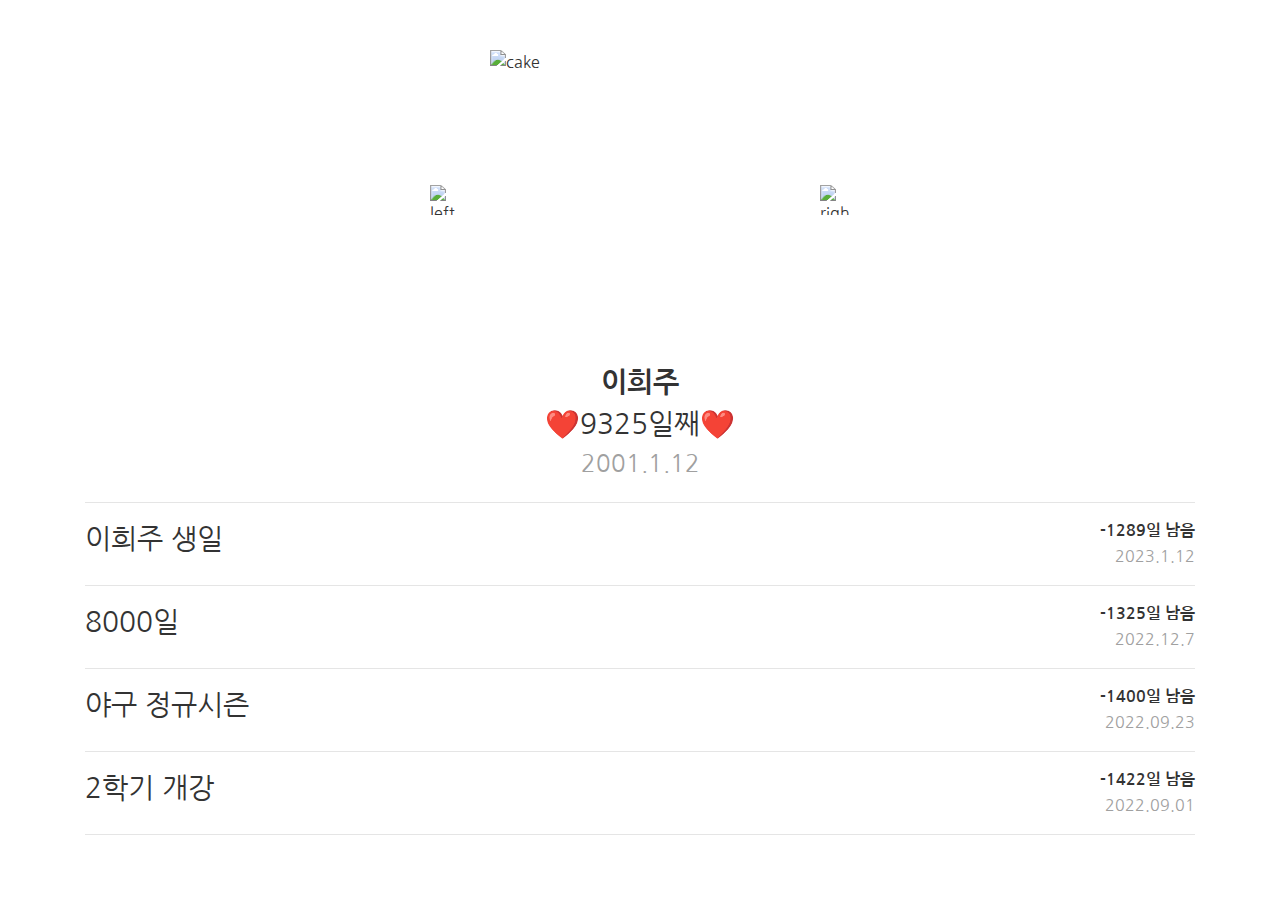
==== 기념일/index.html @ 4ac965a3 "Create index.html" ====
<!DOCTYPE html>
<html lang="ko">
<head>
    <meta charset="UTF-8">
    <meta name="viewport" content="width=device-width, initial-scale=1.0">
    <link rel="stylesheet" href="https://stackpath.bootstrapcdn.com/bootstrap/4.5.2/css/bootstrap.min.css" integrity="sha384-JcKb8q3iqJ61gNV9KGb8thSsNjpSL0n8PARn9HuZOnIxN0hoP+VmmDGMN5t9UJ0Z" crossorigin="anonymous">

    <title>기념일 계산기</title>
    <style>
            @import url('https://fonts.googleapis.com/css2?family=Black+Han+Sans&family=Nanum+Gothic&display=swap');
        * {
            color: #333333;
            font-family: 'Nanum Gothic', sans-serif;
        }
        p {
            margin-bottom: 1px;
        }
        .name{
            font-weight: bold;
        }
        .photos {
            margin-top: 50px;
            display: flex;
            justify-content: center;
            align-items: center;
        }
        #left{
            width: 30px;
            height: 30px;
            margin-right: 30px;

        }
        #right{
            width: 30px;
            height: 30px;
            margin-left: 30px;
    

        }
        #cake {
            width: 300px;
            height:300px;
            object-fit:cover;
        }

        .gray {
            color: #a0a0a0;
        }
        .special-day {
            display: flex;
            justify-content: space-between;
        }
        .title {
            display: flex;
            align-items: center;
            
        }
        .days-left {
            text-align: right;
            font-weight: bold;
        }
        .date {
            text-align: right;
            color: #a0a0a0;
        }
    </style>
</head>
<body class="container">
    <section class='photos'>
        <img id="left" src="left.png" onclick="pic(0)"alt="left">
        <img id='cake' src="pic0.jpg" alt="cake">
        <img id="right" src="right.png" onclick="pic(1)" alt="right">
    </section>
    <div class='container d-flex flex-column justify-content-center align-items-center mt-3'>
        <h3 class ='name'>이희주</h3>
        <h3 id='birth'>0일째</h3>
        <h4 class="date">2001.1.12</h4>
    </div>
    <hr/>
    <section class='special-day'>
        <h3 class='title'>이희주 생일</h3>
        <div class='date-box'>
            <p id='birthday' class='days-left'>0일 남음</p>
            <p class='date'>2023.1.12</p>
        </div>
    </section>
    <hr/>
    <section class='special-day'>
        <h3 class='title'>8000일</h3>
        <div class='date-box'>
            <p id='thousand' class='days-left'>0일 남음</p>
            <p id='thousand-date' class='date'>0000.00.00</p>
        </div>
    </section>
    <hr>
    <section class = 'special-day'>
        <h3 class ='title'>야구 정규시즌</h3>
        <div class = 'date-box'>
            <p id='baseball-day' class='days-left'>0일 남음</p>
            <p id ='baseball-date' class="date">2022.09.23</p>
        </div>
    </section>
    <hr/>
    <section class = 'special-day'>
        <h3 class = 'title'>2학기 개강</h3>
        <div class = 'date-box'>
            <p id='start' class ='days-left'>0일 남음</p>
            <p id ='start-date' class = 'date'>2022.09.01</p>
        </div>
    </section>
    <hr>


    <script
  src="https://code.jquery.com/jquery-3.5.1.min.js"
  integrity="sha256-9/aliU8dGd2tb6OSsuzixeV4y/faTqgFtohetphbbj0="
  crossorigin="anonymous"></script>
    <script>
        var now = new Date();
        var start = new Date('2001-01-12');


        var timeDiff = now.getTime() - start.getTime();
        var day = Math.floor(timeDiff / (1000 * 60 * 60 * 24) + 1);
        $('#birth').text('❤️'+day + '일째'+'❤️');


        var birthday = new Date('2023-01-12');
        var timeDiff2 = birthday.getTime() - now.getTime();
        var day2 = Math.floor(timeDiff2 / (1000 * 60 * 60 * 24) + 1);
        $('#birthday').text(day2 + '일 남음');

     
        var thousand = new Date(start.getTime() + 7999* (1000 * 60 * 60 * 24));
        var thousandDate = thousand.getFullYear() + '.' + (thousand.getMonth()+1) + '.' + thousand.getDate();
        $('#thousand-date').text(thousandDate);

        var timeDiff3 = thousand.getTime() - now.getTime();
        var day3 = Math.floor(timeDiff3 / (1000 * 60 * 60 * 24) + 1);
        $('#thousand').text(day3 + '일 남음');
        
        var baseball = new Date('2022-09-23');
        var timeDiff4 = baseball.getTime() - now.getTime();
        var day4 = Math.floor(timeDiff4/(1000*60*60*24)+1);
        $('#baseball-day').text(day4+"일 남음");

        var start = new Date('2022-09-01');
        var timeDiff5 = start.getTime() - now.getTime();
        var day5 = Math.floor(timeDiff5/(1000*60*60*24)+1);
        $('#start').text(day5+'일 남음');

        var num = 0;
        function pic(idx)
        {
         
            if(idx == 1)
            {
                num++;
                
                if(num > 3)
                    {
                        num = 0;
                    }
            }
       
            else{
                num --; 
                
                if(num < 0)
                {
                    num = 3;
                }
            }

            var img = document.getElementById('cake');
            img.setAttribute("src","pic"+num+".jpg");

        }
        </script>
</body>
</html>
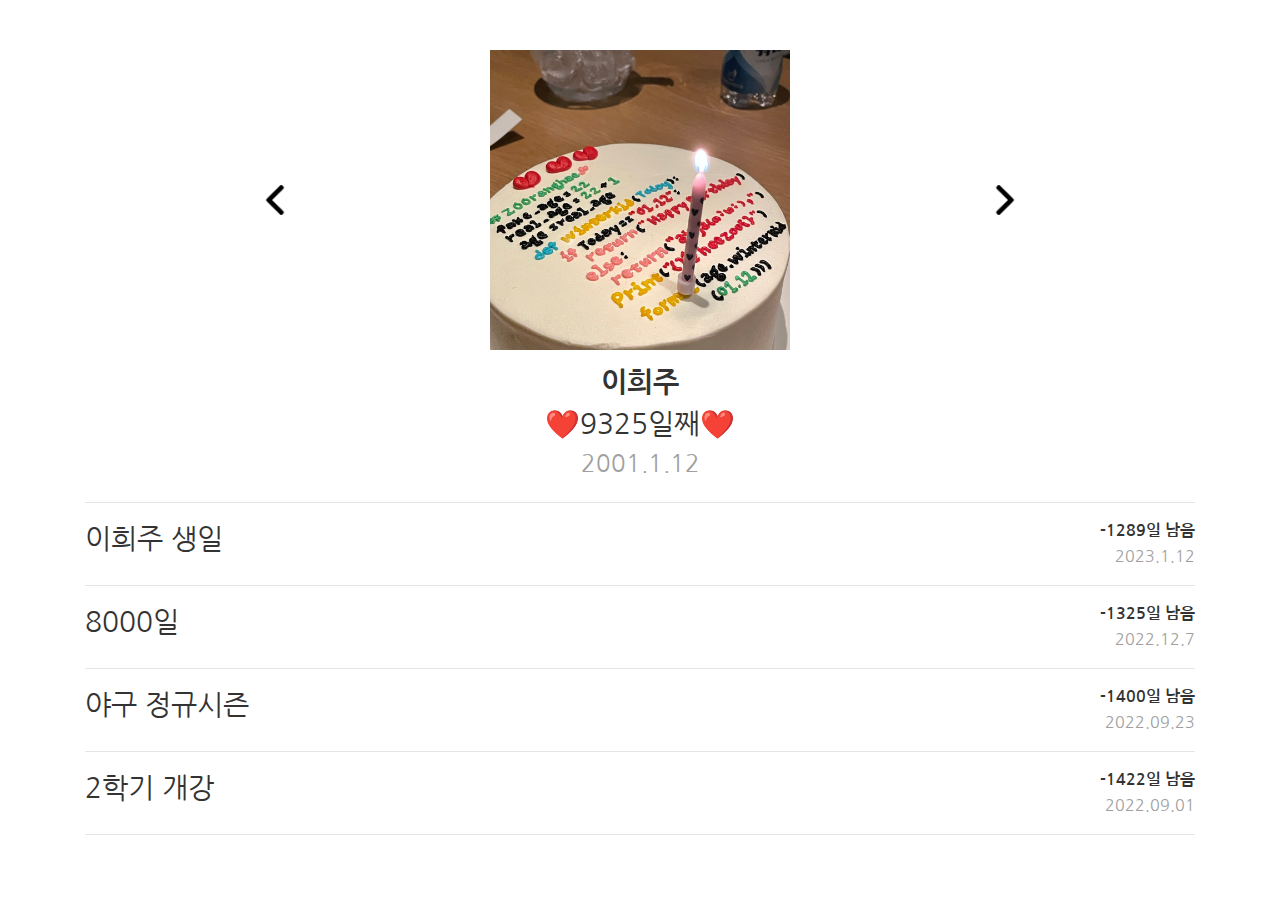
==== commit 582ee94b: "220518" ====
--- a/기념일/index.html
+++ b/기념일/index.html
@@ -19,6 +19,8 @@
             font-weight: bold;
         }
         .photos {
+            width : 1000px;
+            margin:auto;
             margin-top: 50px;
             display: flex;
             justify-content: center;
@@ -27,15 +29,14 @@
         #left{
             width: 30px;
             height: 30px;
-            margin-right: 30px;
+            margin-right: 200px;
 
         }
         #right{
             width: 30px;
             height: 30px;
-            margin-left: 30px;
+            margin-left: 200px;
     
-
         }
         #cake {
             width: 300px;
